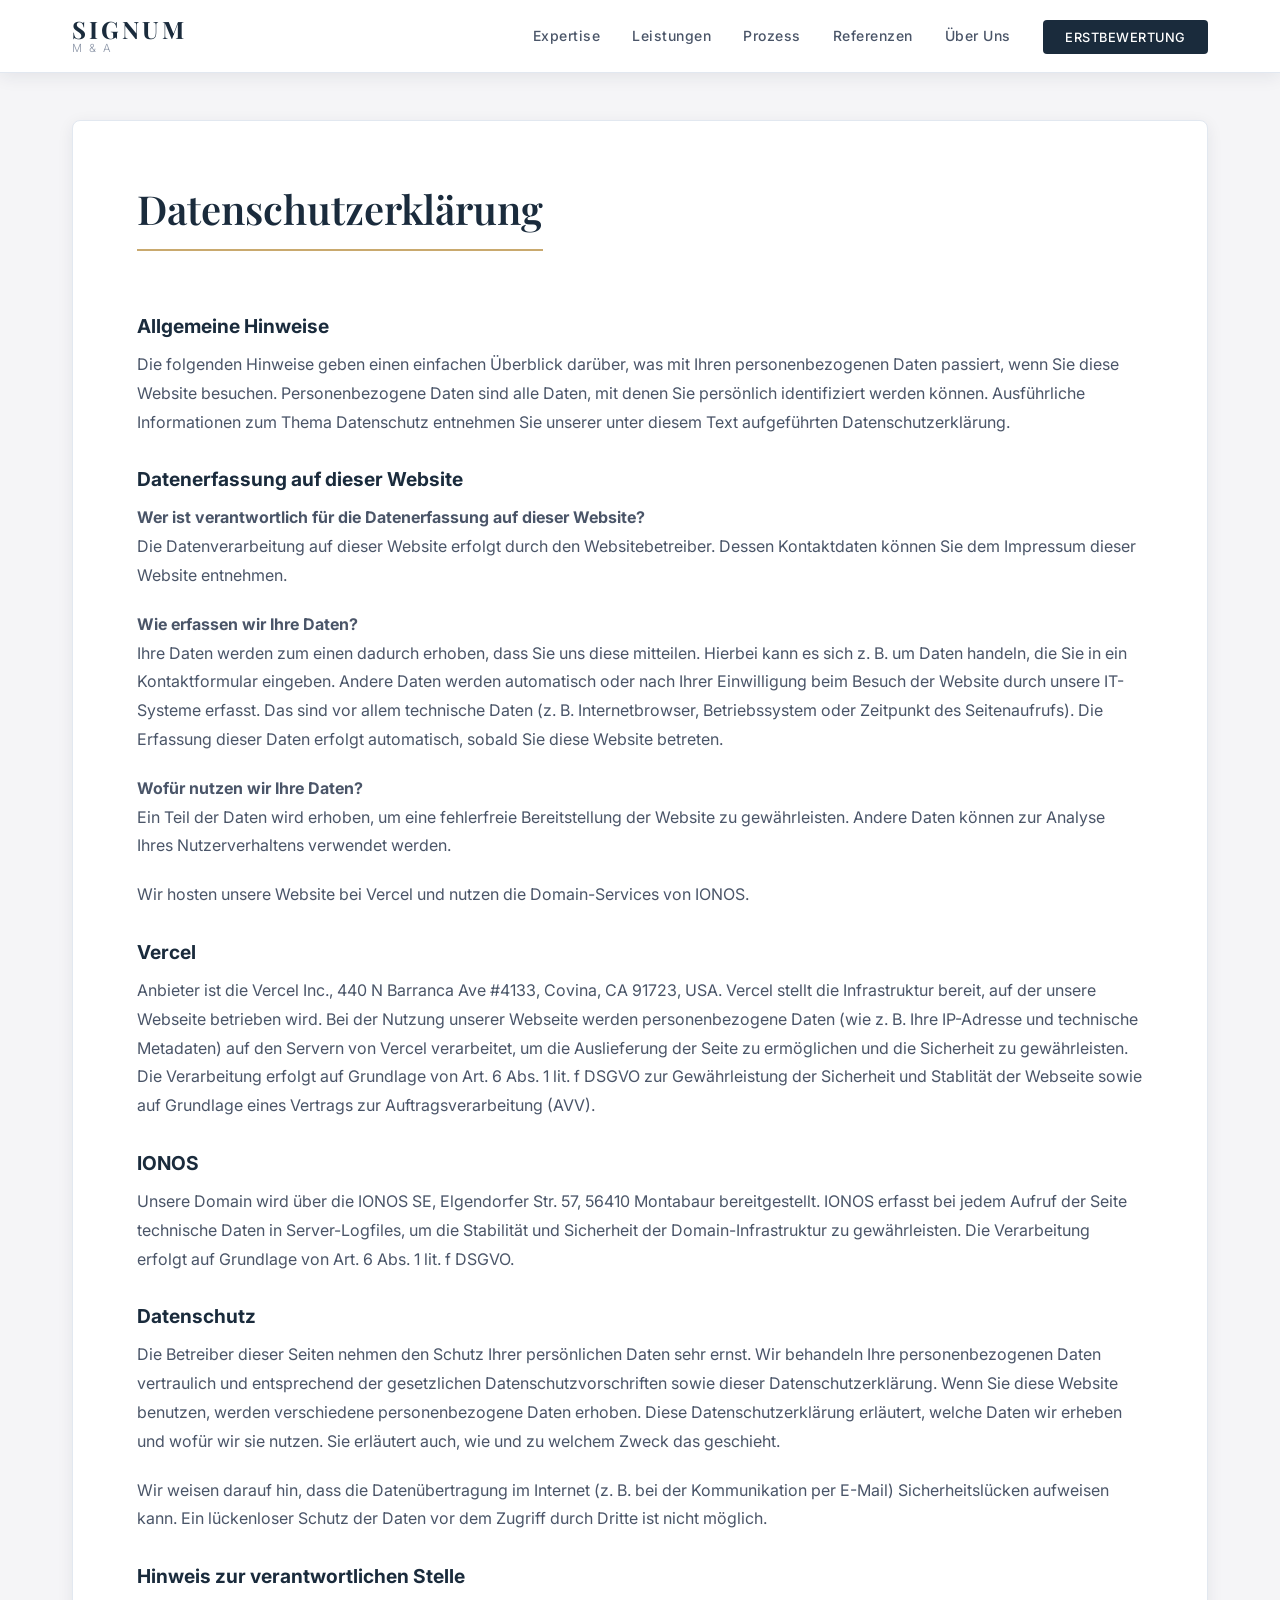
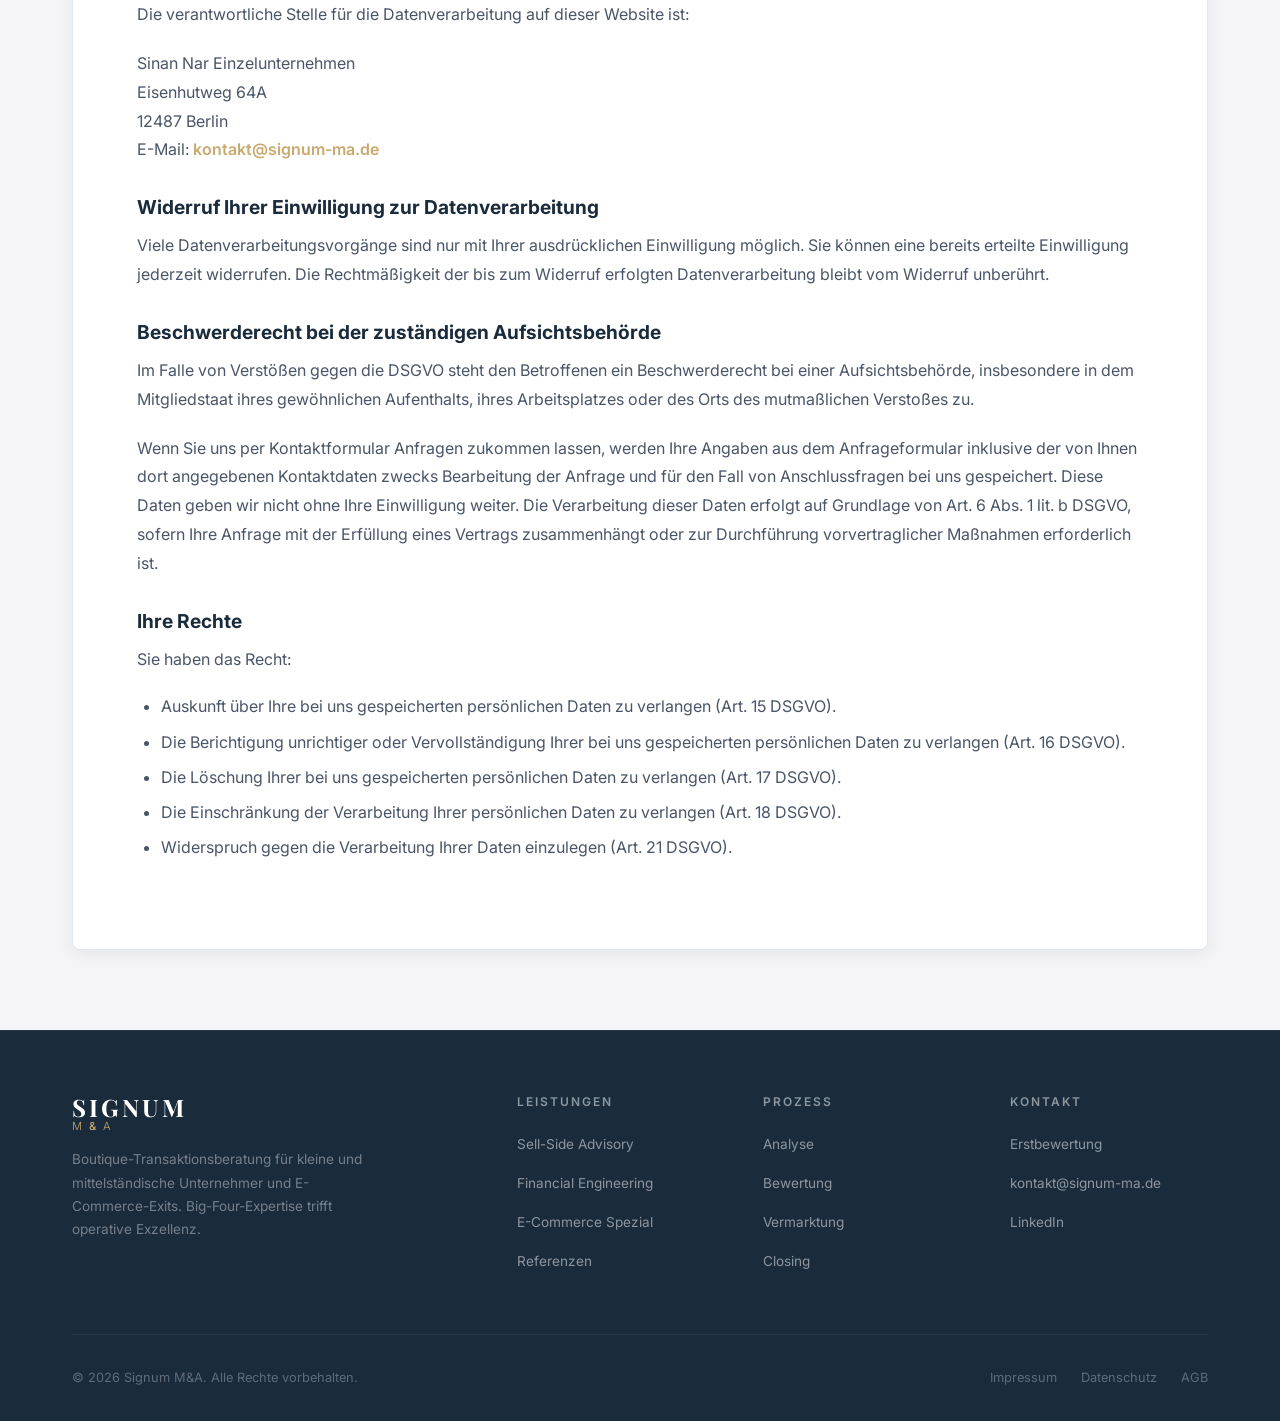
==== datenschutz.html @ e7de1e39 "Add Impressum and Datenschutz pages and update footer links" ====
<!DOCTYPE html>
<html lang="de">
<head>
  <meta charset="UTF-8">
  <meta name="viewport" content="width=device-width, initial-scale=1.0">
  <title>Datenschutzerklärung – Signum M&A</title>
  <link rel="stylesheet" href="style.css">
  <link rel="icon" href="data:image/svg+xml,<svg xmlns='http://www.w3.org/2000/svg' viewBox='0 0 32 32'><rect width='32' height='32' rx='8' fill='%23F5F5F7'/><text x='16' y='22' text-anchor='middle' fill='%231A2B3C' font-family='serif' font-size='20' font-weight='bold'>S</text></svg>">
  <style>
    .legal-content { padding: 120px 0 80px; }
    .legal-card { background: var(--bg-white); padding: 4rem; border-radius: 8px; box-shadow: var(--shadow-md); border: 1px solid var(--border); }
    .legal-card h1 { font-size: 2.5rem; margin-bottom: 2rem; color: var(--navy); border-bottom: 2px solid var(--gold); padding-bottom: 1rem; display: inline-block; }
    .legal-card h2 { font-size: 1.5rem; margin-top: 2.5rem; margin-bottom: 1rem; color: var(--navy); }
    .legal-card h3 { font-size: 1.2rem; margin-top: 2rem; margin-bottom: 0.75rem; color: var(--navy); font-weight: 700; font-family: 'Inter', sans-serif; }
    .legal-card p { margin-bottom: 1.25rem; color: var(--text-secondary); line-height: 1.8; }
    .legal-card ul { margin-bottom: 1.5rem; padding-left: 1.5rem; }
    .legal-card li { margin-bottom: 0.5rem; color: var(--text-secondary); }
    .legal-card a { color: var(--gold); text-decoration: none; font-weight: 600; }
    .legal-card a:hover { text-decoration: underline; }
    @media(max-width: 768px) { .legal-card { padding: 2rem; } .legal-card h1 { font-size: 2rem; } }
  </style>
</head>
<body>

<!-- ═══ NAVBAR ═══ -->
<nav class="navbar scrolled">
  <div class="container">
    <a href="index.html" class="logo">
      <span class="logo-main">SIGNUM</span>
      <span class="logo-sub">M & A</span>
    </a>
    <ul class="nav-links">
      <li><a href="index.html#expertise">Expertise</a></li>
      <li><a href="index.html#leistungen">Leistungen</a></li>
      <li><a href="index.html#prozess">Prozess</a></li>
      <li><a href="index.html#referenzen">Referenzen</a></li>
      <li><a href="index.html#team">Über Uns</a></li>
      <li><a href="index.html#kontakt" class="nav-cta">Erstbewertung</a></li>
    </ul>
  </div>
</nav>

<main class="legal-content">
  <div class="container">
    <div class="legal-card fade-up visible">
      <h1>Datenschutzerklärung</h1>
      
      <h3>Allgemeine Hinweise</h3>
      <p>Die folgenden Hinweise geben einen einfachen Überblick darüber, was mit Ihren personenbezogenen Daten passiert, wenn Sie diese Website besuchen. Personenbezogene Daten sind alle Daten, mit denen Sie persönlich identifiziert werden können. Ausführliche Informationen zum Thema Datenschutz entnehmen Sie unserer unter diesem Text aufgeführten Datenschutzerklärung.</p>

      <h3>Datenerfassung auf dieser Website</h3>
      <p><strong>Wer ist verantwortlich für die Datenerfassung auf dieser Website?</strong><br>
      Die Datenverarbeitung auf dieser Website erfolgt durch den Websitebetreiber. Dessen Kontaktdaten können Sie dem Impressum dieser Website entnehmen.</p>
      
      <p><strong>Wie erfassen wir Ihre Daten?</strong><br>
      Ihre Daten werden zum einen dadurch erhoben, dass Sie uns diese mitteilen. Hierbei kann es sich z. B. um Daten handeln, die Sie in ein Kontaktformular eingeben. Andere Daten werden automatisch oder nach Ihrer Einwilligung beim Besuch der Website durch unsere IT-Systeme erfasst. Das sind vor allem technische Daten (z. B. Internetbrowser, Betriebssystem oder Zeitpunkt des Seitenaufrufs). Die Erfassung dieser Daten erfolgt automatisch, sobald Sie diese Website betreten.</p>
      
      <p><strong>Wofür nutzen wir Ihre Daten?</strong><br>
      Ein Teil der Daten wird erhoben, um eine fehlerfreie Bereitstellung der Website zu gewährleisten. Andere Daten können zur Analyse Ihres Nutzerverhaltens verwendet werden.</p>

      <p>Wir hosten unsere Website bei Vercel und nutzen die Domain-Services von IONOS.</p>

      <h3>Vercel</h3>
      <p>Anbieter ist die Vercel Inc., 440 N Barranca Ave #4133, Covina, CA 91723, USA. Vercel stellt die Infrastruktur bereit, auf der unsere Webseite betrieben wird. Bei der Nutzung unserer Webseite werden personenbezogene Daten (wie z. B. Ihre IP-Adresse und technische Metadaten) auf den Servern von Vercel verarbeitet, um die Auslieferung der Seite zu ermöglichen und die Sicherheit zu gewährleisten. Die Verarbeitung erfolgt auf Grundlage von Art. 6 Abs. 1 lit. f DSGVO zur Gewährleistung der Sicherheit und Stablität der Webseite sowie auf Grundlage eines Vertrags zur Auftragsverarbeitung (AVV).</p>

      <h3>IONOS</h3>
      <p>Unsere Domain wird über die IONOS SE, Elgendorfer Str. 57, 56410 Montabaur bereitgestellt. IONOS erfasst bei jedem Aufruf der Seite technische Daten in Server-Logfiles, um die Stabilität und Sicherheit der Domain-Infrastruktur zu gewährleisten. Die Verarbeitung erfolgt auf Grundlage von Art. 6 Abs. 1 lit. f DSGVO.</p>

      <h3>Datenschutz</h3>
      <p>Die Betreiber dieser Seiten nehmen den Schutz Ihrer persönlichen Daten sehr ernst. Wir behandeln Ihre personenbezogenen Daten vertraulich und entsprechend der gesetzlichen Datenschutzvorschriften sowie dieser Datenschutzerklärung. Wenn Sie diese Website benutzen, werden verschiedene personenbezogene Daten erhoben. Diese Datenschutzerklärung erläutert, welche Daten wir erheben und wofür wir sie nutzen. Sie erläutert auch, wie und zu welchem Zweck das geschieht.</p>
      <p>Wir weisen darauf hin, dass die Datenübertragung im Internet (z. B. bei der Kommunikation per E-Mail) Sicherheitslücken aufweisen kann. Ein lückenloser Schutz der Daten vor dem Zugriff durch Dritte ist nicht möglich.</p>

      <h3>Hinweis zur verantwortlichen Stelle</h3>
      <p>Die verantwortliche Stelle für die Datenverarbeitung auf dieser Website ist:</p>
      <p>Sinan Nar Einzelunternehmen<br>
      Eisenhutweg 64A<br>
      12487 Berlin<br>
      E-Mail: <a href="mailto:kontakt@signum-ma.de">kontakt@signum-ma.de</a></p>

      <h3>Widerruf Ihrer Einwilligung zur Datenverarbeitung</h3>
      <p>Viele Datenverarbeitungsvorgänge sind nur mit Ihrer ausdrücklichen Einwilligung möglich. Sie können eine bereits erteilte Einwilligung jederzeit widerrufen. Die Rechtmäßigkeit der bis zum Widerruf erfolgten Datenverarbeitung bleibt vom Widerruf unberührt.</p>

      <h3>Beschwerderecht bei der zuständigen Aufsichtsbehörde</h3>
      <p>Im Falle von Verstößen gegen die DSGVO steht den Betroffenen ein Beschwerderecht bei einer Aufsichtsbehörde, insbesondere in dem Mitgliedstaat ihres gewöhnlichen Aufenthalts, ihres Arbeitsplatzes oder des Orts des mutmaßlichen Verstoßes zu.</p>

      <p>Wenn Sie uns per Kontaktformular Anfragen zukommen lassen, werden Ihre Angaben aus dem Anfrageformular inklusive der von Ihnen dort angegebenen Kontaktdaten zwecks Bearbeitung der Anfrage und für den Fall von Anschlussfragen bei uns gespeichert. Diese Daten geben wir nicht ohne Ihre Einwilligung weiter. Die Verarbeitung dieser Daten erfolgt auf Grundlage von Art. 6 Abs. 1 lit. b DSGVO, sofern Ihre Anfrage mit der Erfüllung eines Vertrags zusammenhängt oder zur Durchführung vorvertraglicher Maßnahmen erforderlich ist.</p>

      <h3>Ihre Rechte</h3>
      <p>Sie haben das Recht:</p>
      <ul>
        <li>Auskunft über Ihre bei uns gespeicherten persönlichen Daten zu verlangen (Art. 15 DSGVO).</li>
        <li>Die Berichtigung unrichtiger oder Vervollständigung Ihrer bei uns gespeicherten persönlichen Daten zu verlangen (Art. 16 DSGVO).</li>
        <li>Die Löschung Ihrer bei uns gespeicherten persönlichen Daten zu verlangen (Art. 17 DSGVO).</li>
        <li>Die Einschränkung der Verarbeitung Ihrer persönlichen Daten zu verlangen (Art. 18 DSGVO).</li>
        <li>Widerspruch gegen die Verarbeitung Ihrer Daten einzulegen (Art. 21 DSGVO).</li>
      </ul>
    </div>
  </div>
</main>

<!-- ═══ FOOTER ═══ -->
<footer class="footer">
  <div class="container">
    <div class="footer-grid">
      <div class="footer-brand">
        <a href="index.html" class="logo">
          <span class="logo-main" style="color:#fff">SIGNUM</span>
          <span class="logo-sub" style="color:var(--gold)">M <span class="amp">&</span> A</span>
        </a>
        <p class="footer-desc">Boutique-Transaktionsberatung für kleine und mittelständische Unternehmer und E-Commerce-Exits. Big-Four-Expertise trifft operative Exzellenz.</p>
      </div>
      <div class="footer-col">
        <h4>Leistungen</h4>
        <ul>
          <li><a href="index.html#leistungen">Sell-Side Advisory</a></li>
          <li><a href="index.html#leistungen">Financial Engineering</a></li>
          <li><a href="index.html#leistungen">E-Commerce Spezial</a></li>
          <li><a href="index.html#referenzen">Referenzen</a></li>
        </ul>
      </div>
      <div class="footer-col">
        <h4>Prozess</h4>
        <ul>
          <li><a href="index.html#prozess">Analyse</a></li>
          <li><a href="index.html#prozess">Bewertung</a></li>
          <li><a href="index.html#prozess">Vermarktung</a></li>
          <li><a href="index.html#prozess">Closing</a></li>
        </ul>
      </div>
      <div class="footer-col">
        <h4>Kontakt</h4>
        <ul>
          <li><a href="index.html#kontakt">Erstbewertung</a></li>
          <li><a href="mailto:kontakt@signum-ma.de">kontakt@signum-ma.de</a></li>
          <li><a href="#">LinkedIn</a></li>
        </ul>
      </div>
    </div>
    <div class="footer-bottom">
      <p>© 2026 Signum M&A. Alle Rechte vorbehalten.</p>
      <div class="footer-legal">
        <a href="impressum.html">Impressum</a>
        <a href="datenschutz.html">Datenschutz</a>
        <a href="#">AGB</a>
      </div>
    </div>
  </div>
</footer>

</body>
</html>
---- style.css ----
@import url('https://fonts.googleapis.com/css2?family=Playfair+Display:wght@400;500;600;700&family=Inter:wght@300;400;500;600;700&display=swap');

:root {
  --navy: #1A2B3C;
  --navy-light: #243a4f;
  --gold: #C9A96E;
  --gold-light: #D4BA88;
  --champagne: #E8DCC8;
  --bg: #F5F5F7;
  --bg-white: #FFFFFF;
  --text-primary: #1A2B3C;
  --text-secondary: #4A5568;
  --text-light: #8A94A6;
  --border: #E2E8F0;
  --shadow-sm: 0 1px 3px rgba(26,43,60,0.06);
  --shadow-md: 0 4px 16px rgba(26,43,60,0.08);
  --shadow-lg: 0 8px 32px rgba(26,43,60,0.12);
  --shadow-xl: 0 16px 48px rgba(26,43,60,0.16);
}

*, *::before, *::after { margin:0; padding:0; box-sizing:border-box; }

html { scroll-behavior: smooth; font-size: 16px; }

body {
  font-family: 'Inter', -apple-system, sans-serif;
  color: var(--text-primary);
  background: var(--bg);
  line-height: 1.7;
  overflow-x: hidden;
}

h1,h2,h3,h4 { font-family: 'Playfair Display', Georgia, serif; font-weight: 600; line-height: 1.2; }

.container { max-width: 1200px; margin: 0 auto; padding: 0 2rem; }

/* ─── NAV ─── */
.navbar {
  position: fixed; top:0; left:0; right:0; z-index:1000;
  background: rgba(255,255,255,0.92);
  backdrop-filter: blur(20px);
  border-bottom: 1px solid var(--border);
  transition: box-shadow .3s;
}
.navbar.scrolled { box-shadow: var(--shadow-md); }
.navbar .container { display:flex; align-items:center; justify-content:space-between; height:72px; }
.logo { display:flex; flex-direction:column; text-decoration:none; line-height:1; }
.logo-main { font-family:'Playfair Display',serif; font-size:1.5rem; font-weight:700; color:var(--navy); letter-spacing:3px; }
.logo-sub { font-family:'Inter',sans-serif; font-size:.7rem; font-weight:300; color:var(--text-light); letter-spacing:2px; margin-top:2px; }
.logo-sub .amp { font-weight:500; }
.nav-links { display:flex; gap:2rem; list-style:none; align-items:center; }
.nav-links a { text-decoration:none; color:var(--text-secondary); font-size:.875rem; font-weight:500; letter-spacing:.5px; transition:color .3s; position:relative; }
.nav-links a::after { content:''; position:absolute; bottom:-4px; left:0; width:0; height:1.5px; background:var(--gold); transition:width .3s; }
.nav-links a:hover { color:var(--navy); }
.nav-links a:hover::after { width:100%; }
.nav-cta {
  background: var(--navy); color:#fff!important; padding:.6rem 1.4rem; border-radius:4px;
  font-size:.8rem!important; letter-spacing:1px; text-transform:uppercase; transition: all .3s!important;
}
.nav-cta::after { display:none!important; }
.nav-cta:hover { background:var(--gold)!important; color:var(--navy)!important; }
.hamburger { display:none; flex-direction:column; gap:5px; cursor:pointer; background:none; border:none; padding:4px; }
.hamburger span { width:24px; height:2px; background:var(--navy); transition:all .3s; }

/* ─── HERO ─── */
.hero {
  min-height:100vh; display:flex; align-items:center; position:relative;
  background: url('hero-bg.jpg') center top / cover no-repeat;
  overflow:hidden; padding-top:72px;
}
.hero::before {
  content:''; position:absolute; top:0; left:0; right:0; bottom:0;
  background: linear-gradient(160deg, rgba(15,28,40,0.82) 0%, rgba(26,43,60,0.75) 50%, rgba(10,18,28,0.88) 100%);
  z-index:0;
}
.hero-grid { display:grid; grid-template-columns:1fr 1fr; gap:4rem; align-items:center; position:relative; z-index:1; }
.hero-content { padding:2rem 0; }
.hero-badge {
  display:inline-flex; align-items:center; gap:.5rem;
  background:rgba(201,169,110,0.1); border:1px solid rgba(201,169,110,0.2);
  padding:.4rem 1rem; border-radius:2px; margin-bottom:2rem;
}
.hero-badge span { font-size:.75rem; color:var(--gold); letter-spacing:2px; text-transform:uppercase; font-weight:500; }
.hero h1 { font-size:3.2rem; color:#fff; margin-bottom:1.5rem; }
.hero h1 .gold { color:var(--gold); }
.hero-desc { font-size:1.1rem; color:rgba(255,255,255,0.65); line-height:1.8; margin-bottom:2.5rem; max-width:520px; }
.hero-actions { display:flex; gap:1rem; flex-wrap:wrap; }
.btn-primary {
  background:var(--gold); color:var(--navy); padding:.85rem 2rem; border:none; border-radius:3px;
  font-family:'Inter',sans-serif; font-size:.85rem; font-weight:600; letter-spacing:1px;
  text-transform:uppercase; cursor:pointer; transition:all .3s; text-decoration:none;
}
.btn-primary:hover { background:#b8943f; transform:translateY(-2px); box-shadow:0 8px 24px rgba(201,169,110,0.3); }
.btn-outline {
  background:transparent; color:#fff; padding:.85rem 2rem; border:1px solid rgba(255,255,255,0.2);
  border-radius:3px; font-family:'Inter',sans-serif; font-size:.85rem; font-weight:500;
  letter-spacing:1px; text-transform:uppercase; cursor:pointer; transition:all .3s; text-decoration:none;
}
.btn-outline:hover { border-color:var(--gold); color:var(--gold); }
.hero-visual { display:flex; justify-content:center; align-items:center; }
.hero-stats { display:grid; grid-template-columns:1fr 1fr; gap:1.5rem; }
.stat-card {
  background:rgba(255,255,255,0.04); border:1px solid rgba(255,255,255,0.08);
  padding:2rem; border-radius:4px; text-align:center; transition:all .4s;
  backdrop-filter:blur(8px);
}
.stat-card:hover { background:rgba(201,169,110,0.08); border-color:rgba(201,169,110,0.2); transform:translateY(-4px); }
.stat-number { font-family:'Playfair Display',serif; font-size:2.5rem; color:var(--gold); font-weight:700; }
.stat-label { font-size:.8rem; color:rgba(255,255,255,0.5); margin-top:.5rem; letter-spacing:1px; text-transform:uppercase; }

/* ─── TRUST BAR ─── */
.trust-bar { background:var(--bg-white); padding:2.5rem 0 2rem; border-bottom:1px solid var(--border); overflow:hidden; }
.trust-label { text-align:center; font-size:.75rem; color:var(--text-light); letter-spacing:2px; text-transform:uppercase; margin-bottom:1.5rem; }
.marquee-container { overflow:hidden; position:relative; width:100%; mask-image:linear-gradient(to right, transparent 0%, black 10%, black 90%, transparent 100%); -webkit-mask-image:linear-gradient(to right, transparent 0%, black 10%, black 90%, transparent 100%); }
.marquee-track { display:flex; gap:3.5rem; animation:marquee-scroll 60s linear infinite; width:max-content; }
.marquee-track:hover { animation-play-state:paused; }
@keyframes marquee-scroll { 0%{transform:translateX(0)} 100%{transform:translateX(-33.33%)} }
.trust-item { display:flex; align-items:center; gap:.75rem; opacity:.7; transition:opacity .3s; flex-shrink:0; cursor:default; }
.trust-item:hover { opacity:1; }
.trust-item span { font-size:1rem; color:var(--text-secondary); font-weight:500; letter-spacing:.5px; white-space:nowrap; }

/* ─── SECTIONS ─── */
.section { padding:6rem 0; }
.section-dark { background:var(--navy); color:#fff; }
.section-alt { background:var(--bg-white); }
.section-header { text-align:center; max-width:640px; margin:0 auto 4rem; }
.section-header .label {
  font-size:.75rem; color:var(--gold); letter-spacing:3px; text-transform:uppercase;
  font-weight:600; margin-bottom:.75rem; display:block;
}
.section-header h2 { font-size:2.4rem; color:var(--text-primary); margin-bottom:1rem; }
.section-dark .section-header h2 { color:#fff; }
.section-header p { color:var(--text-secondary); font-size:1.05rem; }
.section-dark .section-header p { color:rgba(255,255,255,0.6); }

/* ─── SERVICES ─── */
.services-grid { display:grid; grid-template-columns:repeat(3,1fr); gap:2rem; }
.service-card {
  background:var(--bg-white); border:1px solid var(--border); padding:3rem 2.5rem;
  border-radius:12px; position:relative; overflow:hidden;
  transition:all 0.5s cubic-bezier(0.25,1,0.5,1);
  display:flex; flex-direction:column; cursor:pointer;
}
.service-card::before {
  content:''; position:absolute; top:0; left:0; width:100%; height:100%;
  background:var(--navy); transform:scaleY(0); transform-origin:bottom;
  transition:transform 0.5s cubic-bezier(0.25,1,0.5,1); z-index:0;
}
.service-card:hover { transform:translateY(-6px); box-shadow:var(--shadow-lg); border-color:transparent; }
.service-card:hover::before, .service-card.active::before { transform:scaleY(1); }
.service-card > * { position:relative; z-index:1; transition:color 0.4s ease; }

.service-card h3 { font-size:1.4rem; margin-bottom:1rem; color:var(--text-primary); }
.service-card:hover h3, .service-card.active h3 { color:#fff; }
.service-card p { color:var(--text-secondary); font-size:.95rem; line-height:1.6; margin-bottom:1.5rem; }
.service-card:hover p, .service-card.active p { color:rgba(255,255,255,0.8); }

.service-card-details {
  display:grid; grid-template-rows:0fr;
  transition:grid-template-rows 0.5s cubic-bezier(0.25,1,0.5,1);
}
.service-card-details > div {
  overflow:hidden; opacity:0; transform:translateY(10px);
  transition:all 0.5s cubic-bezier(0.25,1,0.5,1);
}
.service-card:hover .service-card-details,
.service-card.active .service-card-details { grid-template-rows: 1fr; }
.service-card:hover .service-card-details > div,
.service-card.active .service-card-details > div { opacity:1; transform:translateY(0); transition-delay:0.1s; }

.service-card ul { list-style:none; padding-top:0.5rem; border-top:1px solid rgba(255,255,255,0.1); margin-top:0.5rem; }
.service-card li { padding:.4rem 0; color:rgba(255,255,255,0.9); font-size:.9rem; display:flex; align-items:flex-start; gap:.5rem; }
.service-card li::before { content:'—'; color:var(--gold); font-weight:700; flex-shrink:0; }

/* Mobile tap handles hover states naturally */

/* ─── PROCESS ─── */
.process-grid { display:grid; grid-template-columns:repeat(4,1fr); gap:2rem; position:relative; }
.process-grid::before {
  content:''; position:absolute; top:40px; left:12%; right:12%;
  height:1px; background:rgba(255,255,255,0.1); z-index:0;
}
.process-grid::after {
  content:''; position:absolute; top:40px; left:12%; width:0;
  height:1px; background:var(--gold); z-index:0;
  transition:width 0.6s cubic-bezier(0.25, 1, 0.5, 1);
}
.process-grid:has(.process-step:nth-child(1):hover)::after, .process-grid.active-1::after { width: 0%; }
.process-grid:has(.process-step:nth-child(2):hover)::after, .process-grid.active-2::after { width: 25%; }
.process-grid:has(.process-step:nth-child(3):hover)::after, .process-grid.active-3::after { width: 50%; }
.process-grid:has(.process-step:nth-child(4):hover)::after, .process-grid.active-4::after { width: 76%; }

.process-step { text-align:center; position:relative; z-index:1; transition:all 0.5s cubic-bezier(0.25, 1, 0.5, 1); }

.process-grid:has(.process-step:hover) .process-step:not(:hover),
.process-grid.step-active .process-step:not(.active) { opacity:0.3; transform:scale(0.95); }
.process-step:hover, .process-step.active { opacity:1; transform:scale(1.05) translateY(-5px); z-index:2; }

.step-number {
  width:64px; height:64px; border:2px solid var(--gold); border-radius:50%;
  display:flex; align-items:center; justify-content:center;
  font-family:'Playfair Display',serif; font-size:1.4rem; color:var(--gold);
  margin:0 auto 1.5rem; background:var(--navy); transition:all .3s; position:relative;
}
.step-number::after {
  content:''; position:absolute; top:-6px; left:-6px; right:-6px; bottom:-6px;
  border:1px solid var(--gold); border-radius:50%; opacity:0; transform:scale(0.8);
  transition:all 0.4s ease; pointer-events:none;
}
.process-step:hover .step-number, .process-step.active .step-number { background:var(--gold); color:var(--navy); box-shadow:0 0 20px rgba(201,169,110,0.4); }
.process-step:hover .step-number::after, .process-step.active .step-number::after {
  animation:pulse-ring 2s infinite cubic-bezier(0.215, 0.61, 0.355, 1);
}
@keyframes pulse-ring { 0% { transform:scale(1); opacity:0.6; } 100% { transform:scale(1.6); opacity:0; } }

.process-step h4 { color:rgba(255,255,255,0.8); font-size:1.1rem; margin-bottom:.75rem; transition:color 0.3s; }
.process-step p { color:rgba(255,255,255,0.5); font-size:.85rem; line-height:1.6; transition:color 0.3s; }
.process-step:hover h4, .process-step.active h4 { color:#ffffff; }
.process-step:hover p, .process-step.active p { color:#ffffff; }

/* ─── TRANSACTIONS ─── */
.transactions-wrapper {
  overflow:hidden; width:100vw; position:relative; padding:1rem 0;
  margin-left:calc(-50vw + 50%);
  mask-image:linear-gradient(to right, transparent 0%, black 5%, black 95%, transparent 100%);
  -webkit-mask-image:linear-gradient(to right, transparent 0%, black 5%, black 95%, transparent 100%);
}
.transactions-grid {
  display:flex; width:max-content; gap:2rem;
  animation:marquee-tx 40s linear infinite;
}
.transactions-grid:hover { animation-play-state:paused; }
@keyframes marquee-tx { 0%{transform:translateX(-50%)} 100%{transform:translateX(0)} }
.transaction-card {
  width:420px; flex-shrink:0;
  background:#FDFBF7; border:1px solid rgba(201,169,110,0.15); box-shadow:var(--shadow-sm);
  border-radius:12px; padding:2.5rem; position:relative;
  overflow:hidden; transition:all .4s; cursor:pointer;
}
.transaction-card::before {
  content:''; position:absolute; top:0; left:0; bottom:0; width:4px; background:var(--gold);
}
.transaction-card:hover { transform:translateY(-4px); box-shadow:var(--shadow-lg); border-color:var(--gold); }
.tx-header { display:flex; justify-content:space-between; align-items:flex-start; margin-bottom:1.5rem; gap:1rem; }
.tx-title { font-family:'Playfair Display',serif; font-size:1.15rem; color:var(--navy); font-weight:700; line-height:1.4; }
.tx-badge {
  background:var(--navy); color:#fff; padding:.3rem .75rem;
  font-size:.65rem; letter-spacing:1px; text-transform:uppercase; border-radius:4px; font-weight:600;
  white-space:nowrap;
}
.tx-metrics { display:grid; grid-template-columns:repeat(3,1fr); gap:1rem; margin-bottom:1.5rem; }
.tx-metric-label { font-size:.7rem; color:var(--text-secondary); text-transform:uppercase; letter-spacing:1px; margin-bottom:.25rem; font-weight:600; }
.tx-metric-value { font-size:1rem; color:var(--navy); font-weight:700; }
.tx-desc { font-size:.85rem; color:var(--text-secondary); line-height:1.7; margin-bottom:1.5rem; font-weight:500; }
.tx-cta {
  display:inline-flex; align-items:center; gap:.5rem; color:var(--navy);
  font-size:.8rem; font-weight:700; text-decoration:none; transition:gap .3s;
}
.tx-cta:hover { gap:.75rem; }
/* ─── TEAM ─── */
.team-section { background: var(--bg); position: relative; overflow: hidden; }
.team-grid { display: grid; grid-template-columns: 1.2fr 1fr; gap: 5rem; align-items: center; }
.team-content .label { color: var(--gold); }
.team-content h2 { font-size: 2.8rem; margin-bottom: 1.5rem; color: var(--navy); }
.team-intro { font-size: 1.2rem; color: var(--text-secondary); margin-bottom: 3rem; line-height: 1.6; font-weight: 500; }
.team-features { display: flex; flex-direction: column; gap: 2.5rem; margin-bottom: 3rem; }
.team-feature { display: flex; gap: 1.5rem; align-items: flex-start; }
.tf-icon { 
  width: 54px; height: 54px; background: var(--navy); color: var(--gold); 
  border-radius: 8px; display: flex; align-items: center; justify-content: center; flex-shrink: 0;
  box-shadow: var(--shadow-md);
}
.tf-text h4 { font-family: 'Inter', sans-serif; font-size: 1.1rem; font-weight: 700; color: var(--navy); margin-bottom: 0.5rem; }
.tf-text p { font-size: 0.95rem; color: var(--text-secondary); line-height: 1.6; }
.team-quote { 
  padding-left: 2rem; border-left: 3px solid var(--gold); 
  font-style: italic; color: var(--navy); font-size: 1.1rem; font-weight: 500;
  margin-top: 2rem;
}
.team-image-wrap { position: relative; }
.image-frame { position: relative; z-index: 2; border-radius: 12px; overflow: hidden; box-shadow: var(--shadow-xl); }
.team-img { width: 100%; height: auto; display: block; filter: contrast(1.05) brightness(1.02); }
@media(max-width: 1024px) {
  .team-grid { grid-template-columns: 1fr; gap: 4rem; }
  .team-image-wrap { max-width: 600px; margin: 0 auto; }
}
@media(max-width: 768px) {
  .team-content h2 { font-size: 2.2rem; }
  .team-intro { font-size: 1.1rem; }
  .tf-icon { width: 48px; height: 48px; }
}

/* ─── CONTACT ─── */
.contact-grid { display:grid; grid-template-columns:1fr 1fr; gap:4rem; align-items:start; }
.contact-info h2 { font-size:2rem; margin-bottom:1rem; }
.contact-info p { color:var(--text-secondary); margin-bottom:2rem; }
.contact-features { list-style:none; }
.contact-features li { display:flex; align-items:flex-start; gap:1rem; padding:1rem 0; border-bottom:1px solid var(--border); }
.contact-features li:last-child { border:none; }
.cf-icon { width:40px; height:40px; background:rgba(201,169,110,0.1); border-radius:4px; display:flex; align-items:center; justify-content:center; color:var(--gold); flex-shrink:0; }
.cf-text h4 { font-family:'Inter',sans-serif; font-size:.95rem; font-weight:600; margin-bottom:.25rem; }
.cf-text p { font-size:.85rem; color:var(--text-light); margin:0; }
.contact-form-wrap {
  background:var(--bg-white); border:1px solid var(--border); border-radius:4px;
  padding:2.5rem; box-shadow:var(--shadow-sm);
}
.contact-form-wrap h3 { font-size:1.3rem; margin-bottom:.5rem; }
.contact-form-wrap > p { font-size:.85rem; color:var(--text-light); margin-bottom:2rem; }
.form-group { margin-bottom:1.25rem; }
.form-group label { display:block; font-size:.8rem; font-weight:600; color:var(--text-primary); letter-spacing:.5px; text-transform:uppercase; margin-bottom:.5rem; }
.form-group input, .form-group select, .form-group textarea {
  width:100%; padding:.75rem 1rem; border:1px solid var(--border); border-radius:3px;
  font-family:'Inter',sans-serif; font-size:.9rem; color:var(--text-primary);
  background:var(--bg); transition:border-color .3s;
}
.form-group input:focus, .form-group select:focus, .form-group textarea:focus { outline:none; border-color:var(--gold); }
.form-group textarea { resize:vertical; min-height:100px; }
.form-row { display:grid; grid-template-columns:1fr 1fr; gap:1rem; }
.form-privacy { font-size:.75rem; color:var(--text-light); margin-bottom:1.5rem; line-height:1.6; }
.form-privacy a { color:var(--gold); }
.btn-submit {
  width:100%; background:var(--navy); color:#fff; padding:1rem; border:none; border-radius:3px;
  font-family:'Inter',sans-serif; font-size:.85rem; font-weight:600; letter-spacing:1px;
  text-transform:uppercase; cursor:pointer; transition:all .3s;
}
.btn-submit:hover { background:var(--gold); color:var(--navy); }

/* ─── FOOTER ─── */
.footer { background:var(--navy); padding:4rem 0 2rem; border-top:1px solid rgba(255,255,255,0.05); }
.footer-grid { display:grid; grid-template-columns:2fr 1fr 1fr 1fr; gap:3rem; margin-bottom:3rem; }
.footer-brand .logo-main { color:#fff; }
.footer-brand .logo-sub { color:rgba(255,255,255,0.4); }
.footer-brand .logo-sub .amp { color:var(--gold); }
.footer-desc { font-size:.85rem; color:rgba(255,255,255,0.4); margin-top:1rem; line-height:1.7; max-width:300px; }
.footer-col h4 { font-family:'Inter',sans-serif; font-size:.75rem; font-weight:600; color:rgba(255,255,255,0.5); letter-spacing:2px; text-transform:uppercase; margin-bottom:1.25rem; }
.footer-col ul { list-style:none; }
.footer-col li { margin-bottom:.75rem; }
.footer-col a { color:rgba(255,255,255,0.5); font-size:.85rem; text-decoration:none; transition:color .3s; }
.footer-col a:hover { color:var(--gold); }
.footer-bottom { border-top:1px solid rgba(255,255,255,0.08); padding-top:2rem; display:flex; justify-content:space-between; align-items:center; }
.footer-bottom p { font-size:.8rem; color:rgba(255,255,255,0.3); }
.footer-legal { display:flex; gap:1.5rem; }
.footer-legal a { font-size:.8rem; color:rgba(255,255,255,0.3); text-decoration:none; transition:color .3s; }
.footer-legal a:hover { color:var(--gold); }

/* ─── ANIMATIONS ─── */
.fade-up { opacity:0; transform:translateY(30px); transition:all .7s cubic-bezier(.16,1,.3,1); }
.fade-up.visible { opacity:1; transform:translateY(0); }
.fade-up-delay-1 { transition-delay:.15s; }
.fade-up-delay-2 { transition-delay:.3s; }
.fade-up-delay-3 { transition-delay:.45s; }

/* ─── RESPONSIVE ─── */
@media(max-width:1024px){
  .hero h1{font-size:2.5rem}
  .services-grid{grid-template-columns:repeat(2,1fr)}
  .footer-grid{grid-template-columns:1fr 1fr}
  .process-grid::before, .process-grid::after { display:none; }
}
@media(max-width:768px){
  .nav-links{display:none;position:fixed;top:72px;left:0;right:0;background:var(--bg-white);flex-direction:column;padding:2rem;gap:1.5rem;border-bottom:1px solid var(--border);box-shadow:var(--shadow-lg)}
  .nav-links.open{display:flex}
  .hamburger{display:flex}
  .hero{min-height:80vh; background-position: center 80px; background-color: #0f1c28;}
  .hero-grid{grid-template-columns:1fr}
  .hero-visual{display:none}
  .hero h1{font-size:2rem}
  .services-grid{grid-template-columns:1fr}
  .transaction-card { width:85vw; padding:1.5rem; }
  .contact-grid{grid-template-columns:1fr}
  .footer-grid{grid-template-columns:1fr}
  .form-row{grid-template-columns:1fr}
  .trust-bar .container{gap:2rem}
  .footer-bottom{flex-direction:column;gap:1rem;text-align:center}

  /* Process Vertical Line */
  .process-grid { grid-template-columns:1fr; gap:3rem; }
  .process-grid::before {
    display:none;
  }
  .process-grid::after {
    display:none;
  }
}
@media(max-width:480px){
  .hero h1{font-size:1.6rem}
  .hero{min-height:75vh; background-position: center 80px; background-color: #0f1c28;}
  .hero-stats{grid-template-columns:1fr}
  .section{padding:4rem 0}
  
  /* Compact Transaction Cards */
  .transaction-card { padding: 1.5rem; }
  .tx-header { flex-direction: column; gap: 0.75rem; align-items: flex-start; }
  .tx-title { font-size: 1.05rem; }
  .tx-metrics { grid-template-columns: repeat(3, 1fr); gap: 0.5rem; margin-bottom: 1rem; }
  .tx-metric-label { font-size: 0.65rem; }
  .tx-metric-value { font-size: 0.85rem; }
  .tx-desc { font-size: 0.8rem; margin-bottom: 1rem; }
  
  .filter-bar {
    flex-direction:row; flex-wrap:nowrap; justify-content:flex-start;
    overflow-x:auto; scrollbar-width:none; -webkit-overflow-scrolling:touch;
    padding-bottom:0.5rem;
  }
  .filter-bar::-webkit-scrollbar { display:none; }
  .filter-btn { white-space:nowrap; flex-shrink:0; }
}
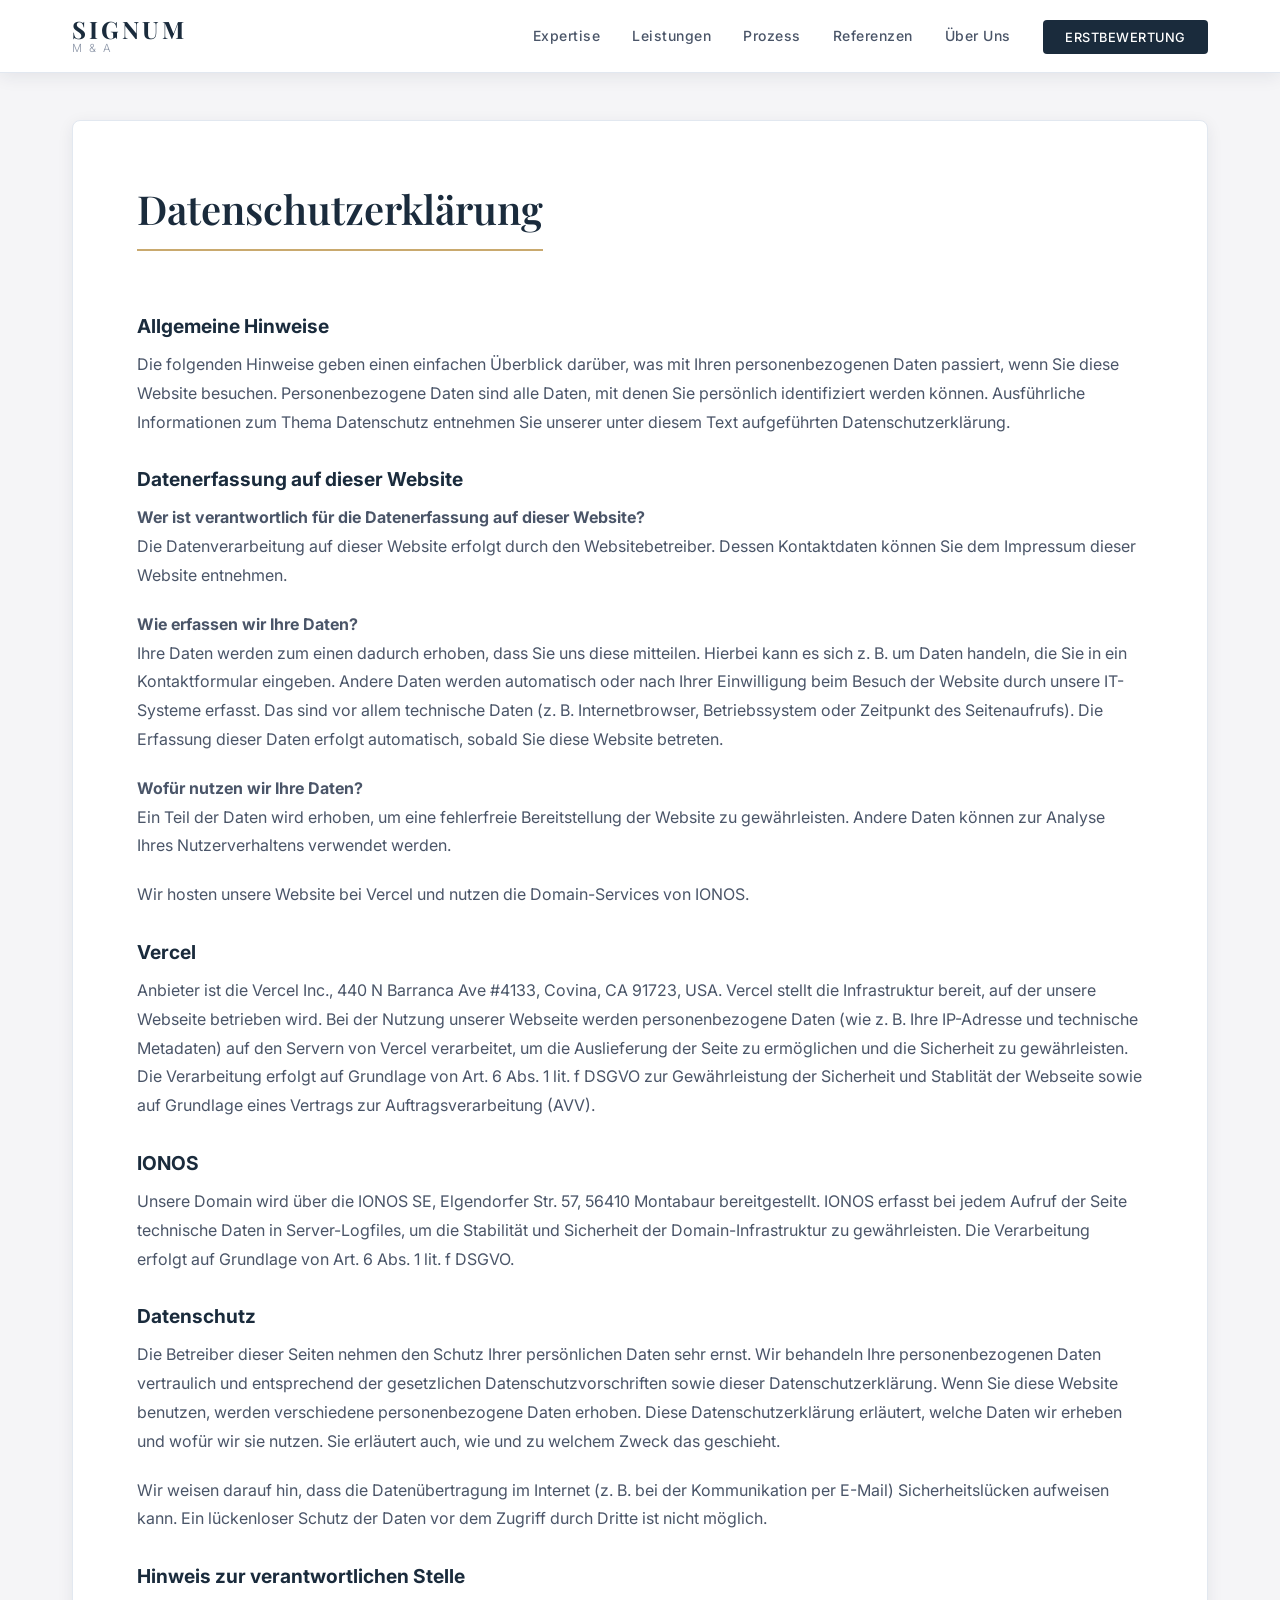
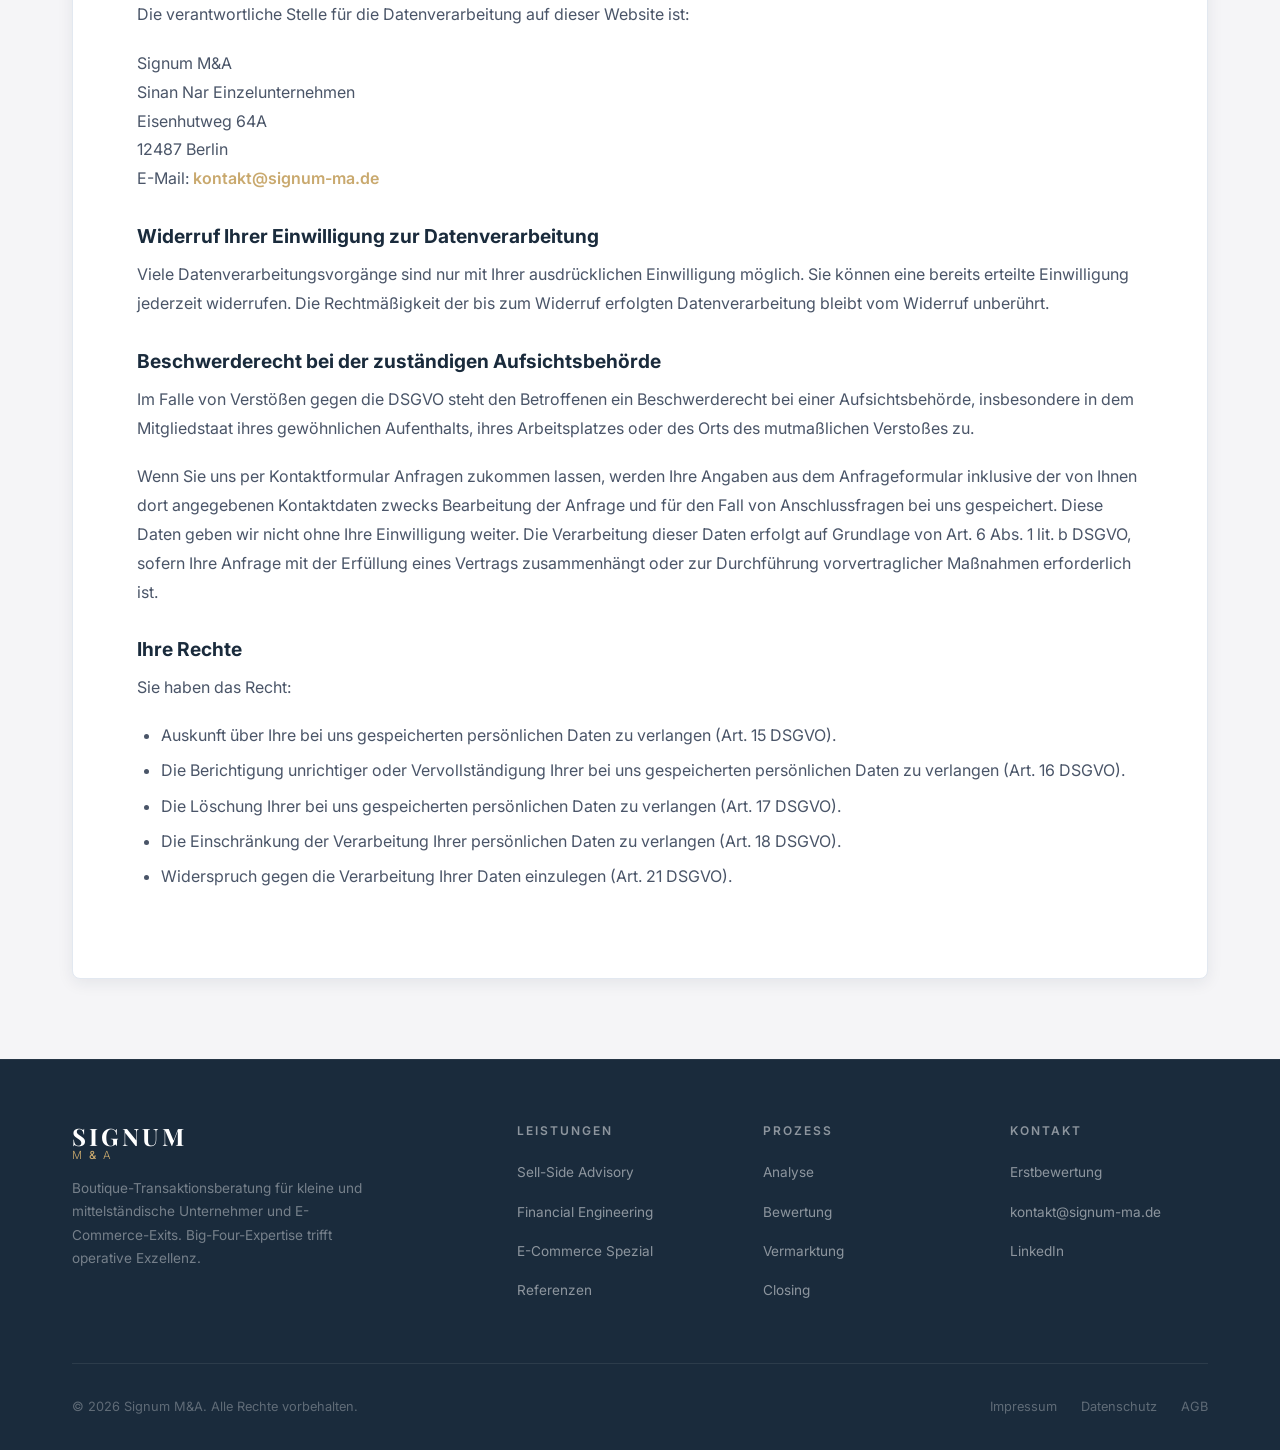
==== commit 91de97b4: "Add company name Signum M&A to Impressum and Datenschutz" ====
--- a/datenschutz.html
+++ b/datenschutz.html
@@ -72,7 +72,8 @@
 
       <h3>Hinweis zur verantwortlichen Stelle</h3>
       <p>Die verantwortliche Stelle für die Datenverarbeitung auf dieser Website ist:</p>
-      <p>Sinan Nar Einzelunternehmen<br>
+      <p>Signum M&A<br>
+      Sinan Nar Einzelunternehmen<br>
       Eisenhutweg 64A<br>
       12487 Berlin<br>
       E-Mail: <a href="mailto:kontakt@signum-ma.de">kontakt@signum-ma.de</a></p>
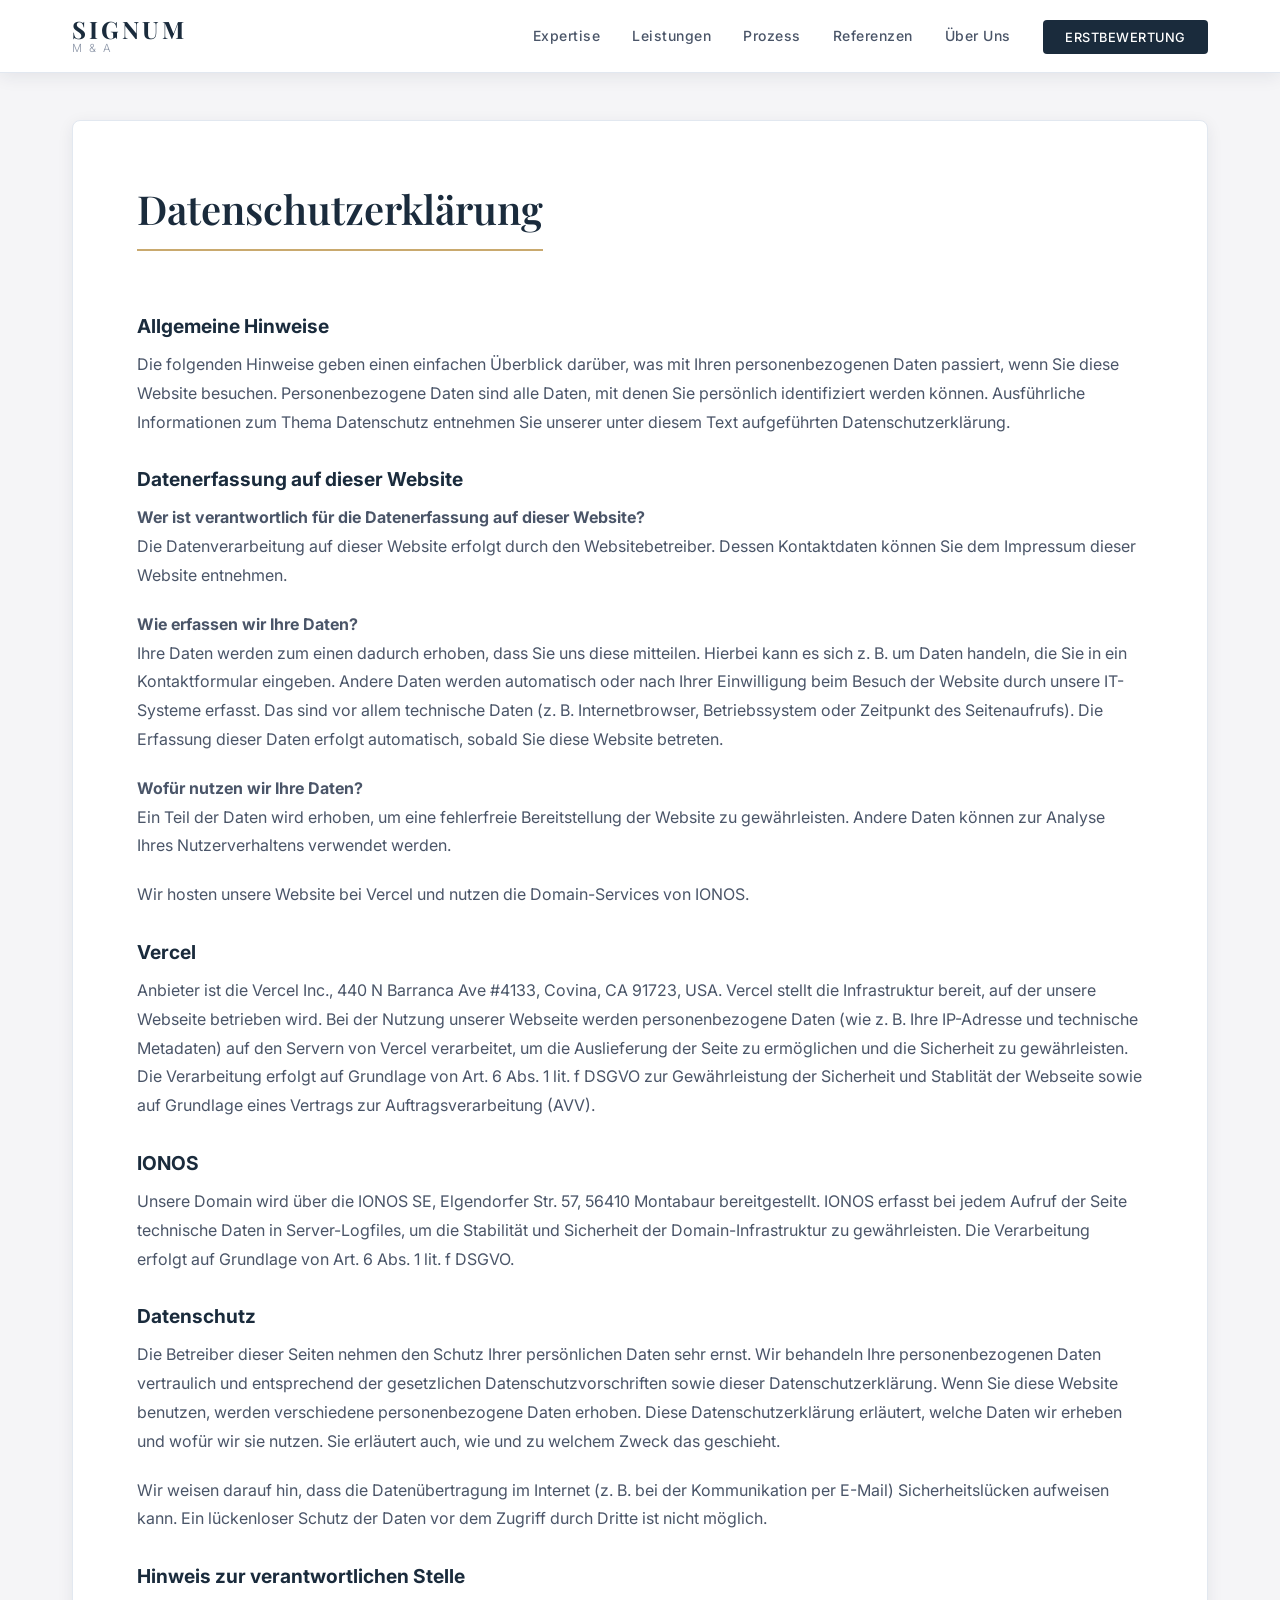
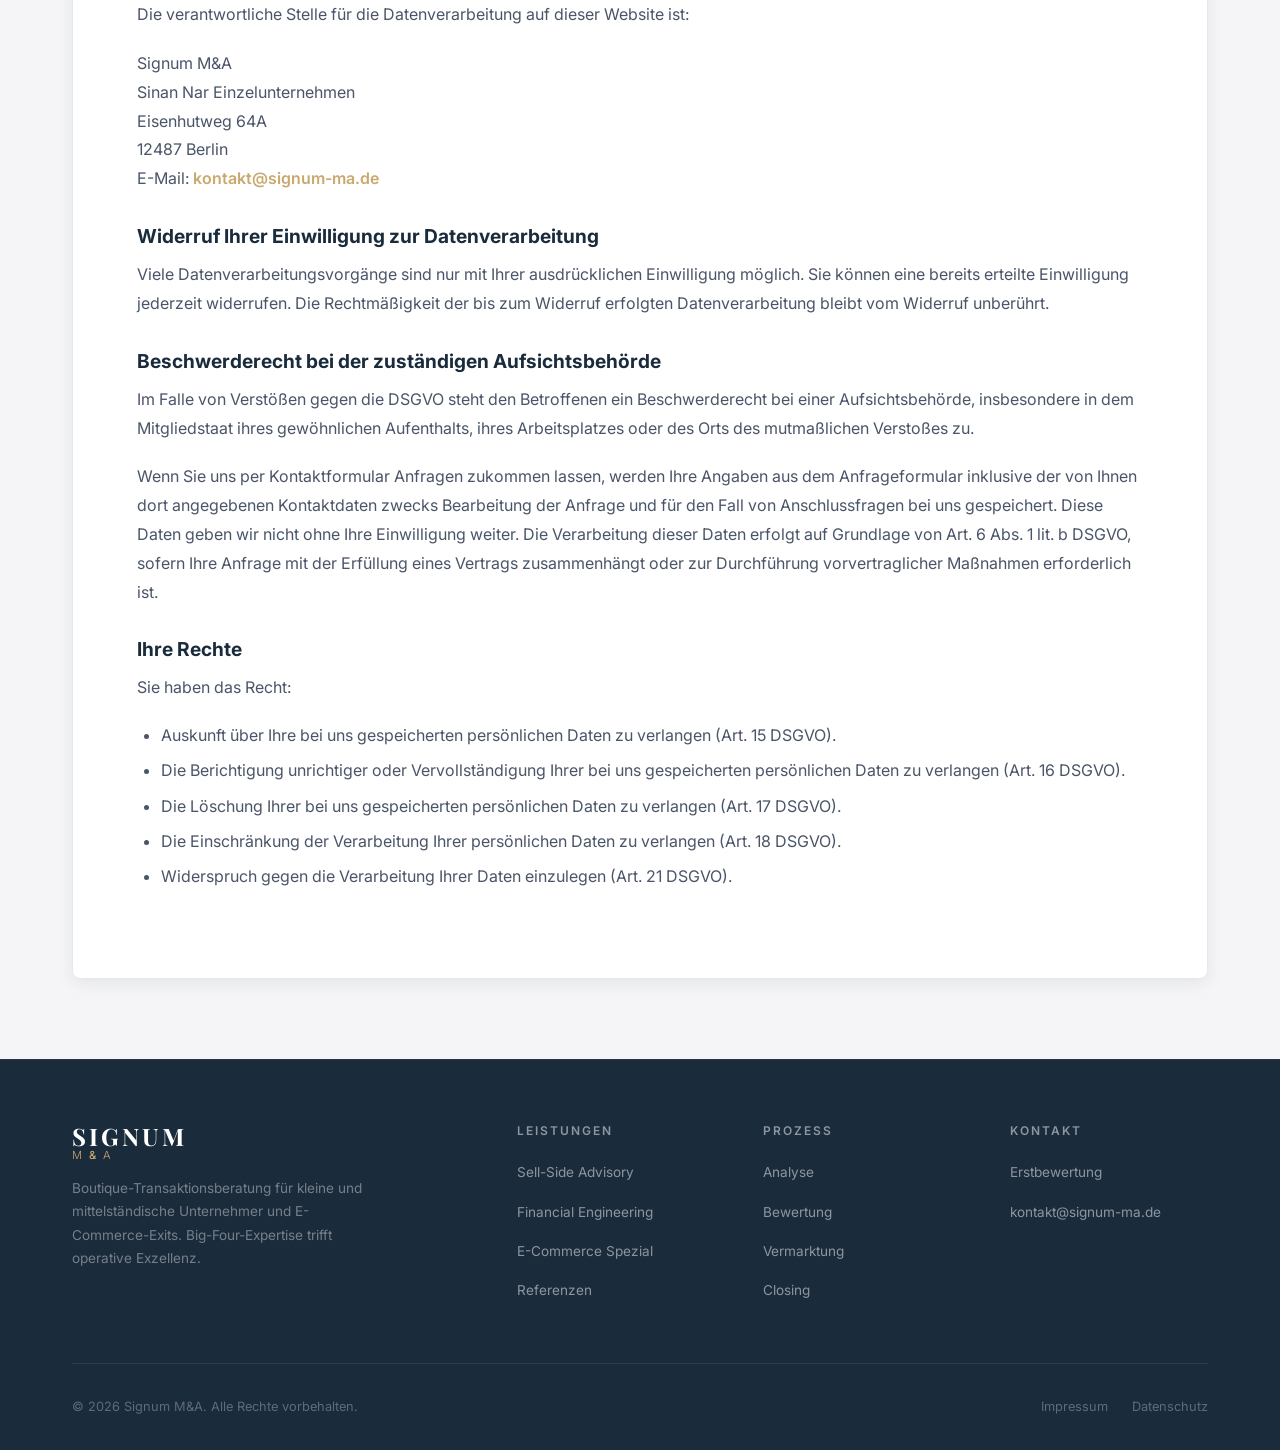
==== commit 6c919c02: "Remove LinkedIn and AGB links from footer" ====
--- a/datenschutz.html
+++ b/datenschutz.html
@@ -133,7 +133,6 @@
         <ul>
           <li><a href="index.html#kontakt">Erstbewertung</a></li>
           <li><a href="mailto:kontakt@signum-ma.de">kontakt@signum-ma.de</a></li>
-          <li><a href="#">LinkedIn</a></li>
         </ul>
       </div>
     </div>
@@ -142,7 +141,6 @@
       <div class="footer-legal">
         <a href="impressum.html">Impressum</a>
         <a href="datenschutz.html">Datenschutz</a>
-        <a href="#">AGB</a>
       </div>
     </div>
   </div>
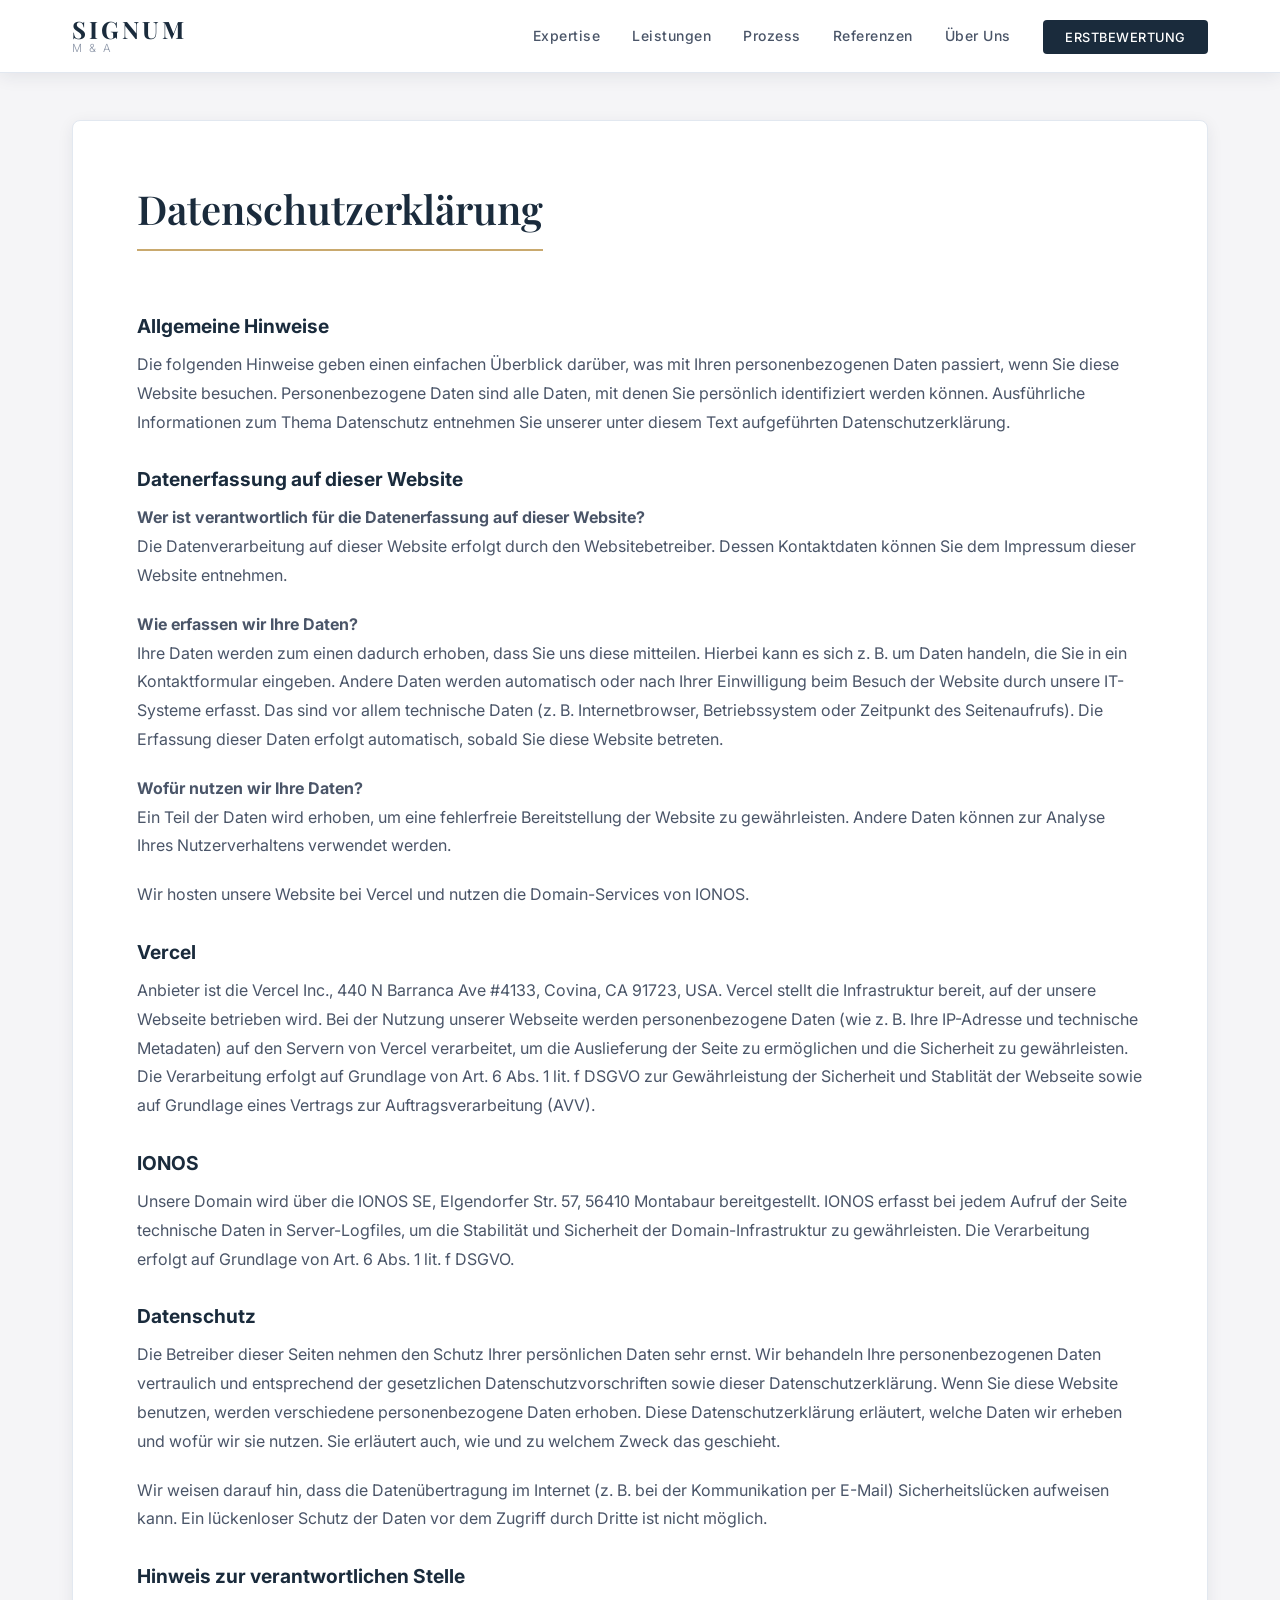
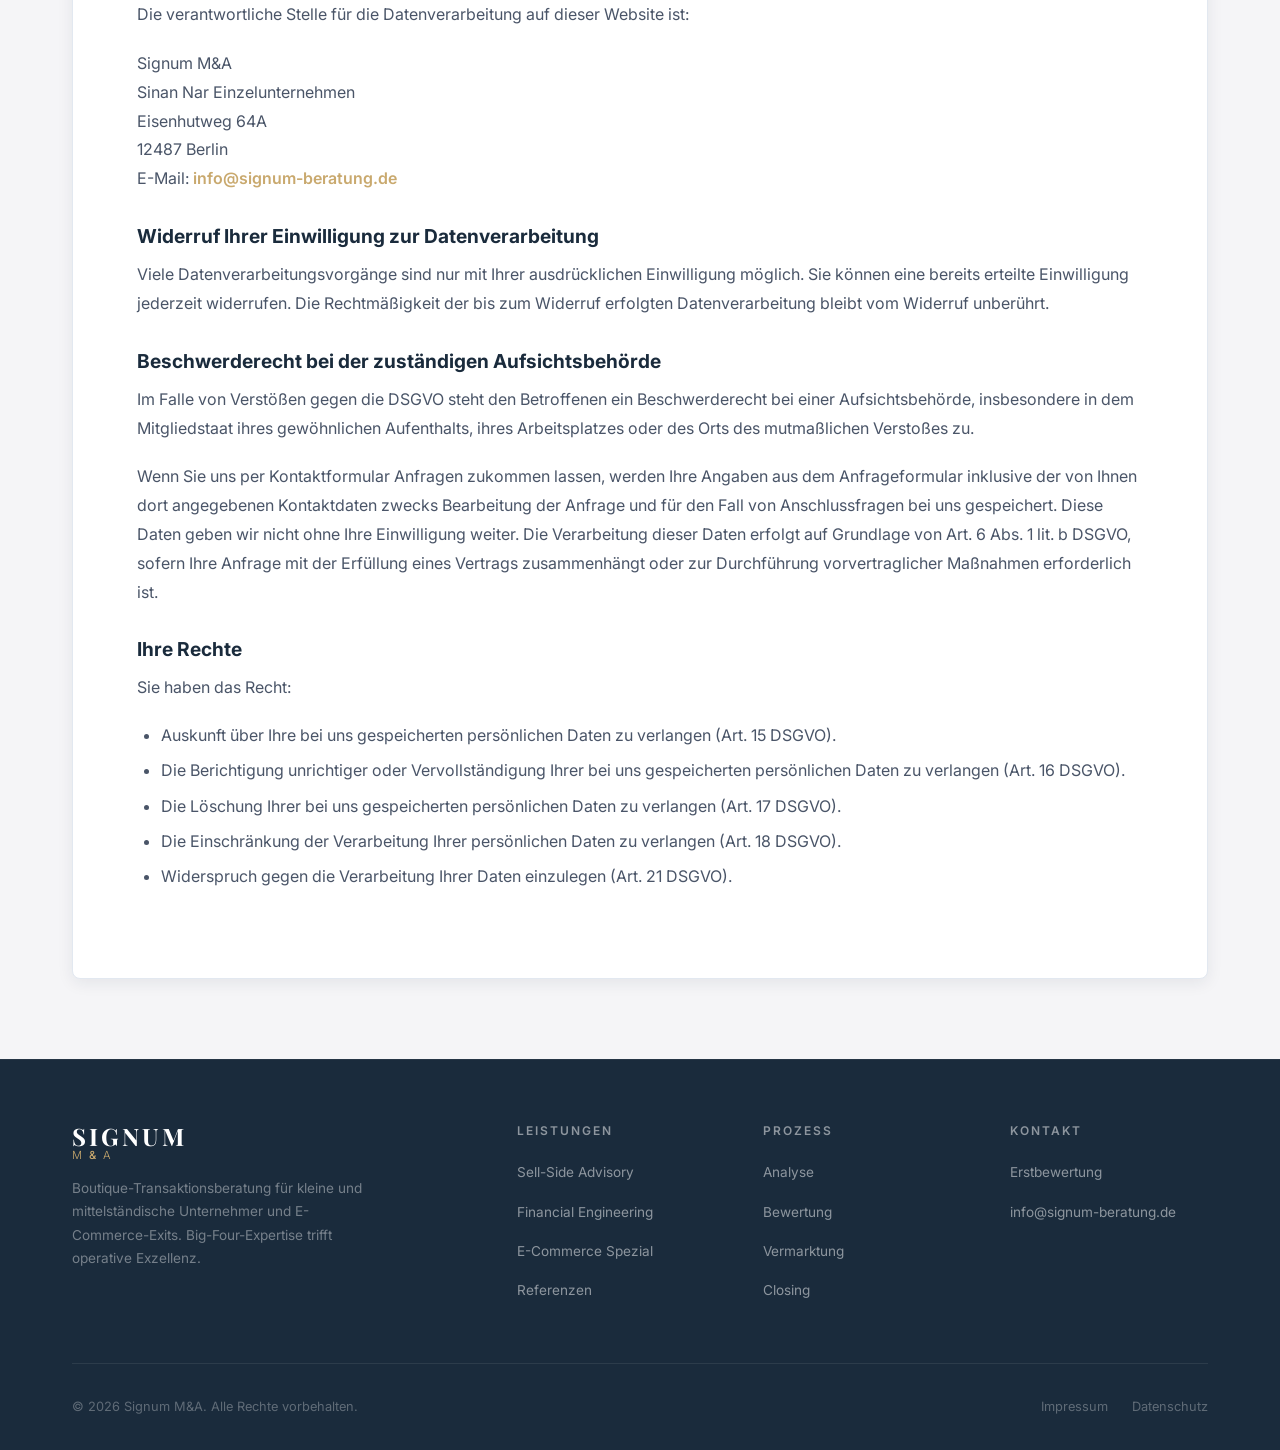
==== commit ce623c5e: "Update contact info: changed email and website to signum-beratung.de" ====
--- a/datenschutz.html
+++ b/datenschutz.html
@@ -76,7 +76,7 @@
       Sinan Nar Einzelunternehmen<br>
       Eisenhutweg 64A<br>
       12487 Berlin<br>
-      E-Mail: <a href="mailto:kontakt@signum-ma.de">kontakt@signum-ma.de</a></p>
+      E-Mail: <a href="mailto:info@signum-beratung.de">info@signum-beratung.de</a></p>
 
       <h3>Widerruf Ihrer Einwilligung zur Datenverarbeitung</h3>
       <p>Viele Datenverarbeitungsvorgänge sind nur mit Ihrer ausdrücklichen Einwilligung möglich. Sie können eine bereits erteilte Einwilligung jederzeit widerrufen. Die Rechtmäßigkeit der bis zum Widerruf erfolgten Datenverarbeitung bleibt vom Widerruf unberührt.</p>
@@ -132,7 +132,7 @@
         <h4>Kontakt</h4>
         <ul>
           <li><a href="index.html#kontakt">Erstbewertung</a></li>
-          <li><a href="mailto:kontakt@signum-ma.de">kontakt@signum-ma.de</a></li>
+          <li><a href="mailto:info@signum-beratung.de">info@signum-beratung.de</a></li>
         </ul>
       </div>
     </div>
